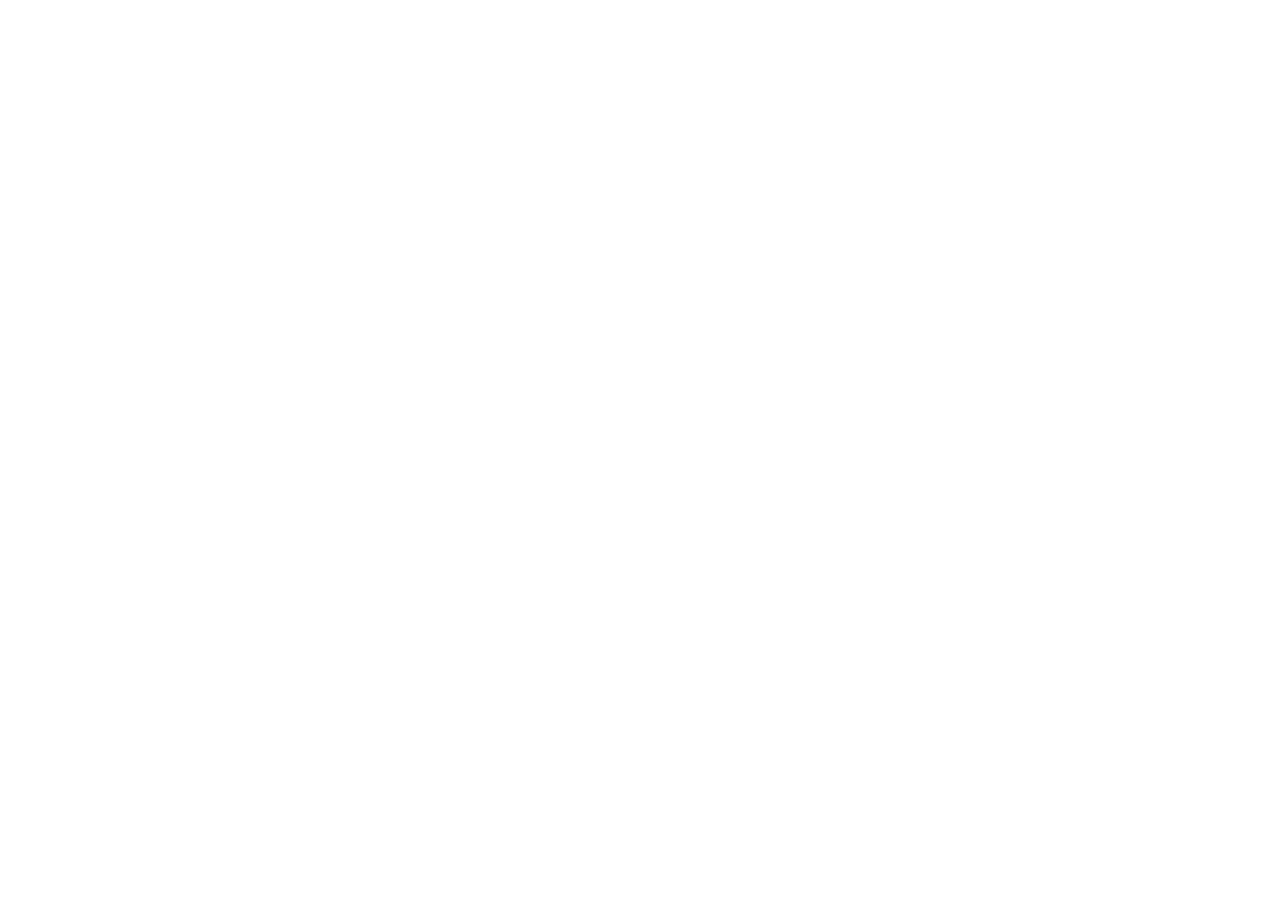
==== index.html @ c454a16d "initial commit" ====
<!DOCTYPE html>
<html lang="en">
<head>
    <meta charset="UTF-8">
    <meta http-equiv="X-UA-Compatible" content="IE=edge">
    <meta name="viewport" content="width=device-width, initial-scale=1.0">
    <title>Code Generator</title>
    <link rel="icon" type="image/png" href="https://www.google.com/s2/favicons?domain=css-tricks.com">
    <link rel="stylesheet" href="https://cdnjs.cloudflare.com/ajax/libs/font-awesome/6.0.0-beta3/css/all.min.css">
    <link rel="stylesheet" href="style.css">
</head>
    
    <!-- Script -->
    <script src="script.js"></script>
</body>
</html>
---- style.css ----
html{
    box-sizing: border-box;
}
body{
    margin: 0;
    min-height: 100vh;
}
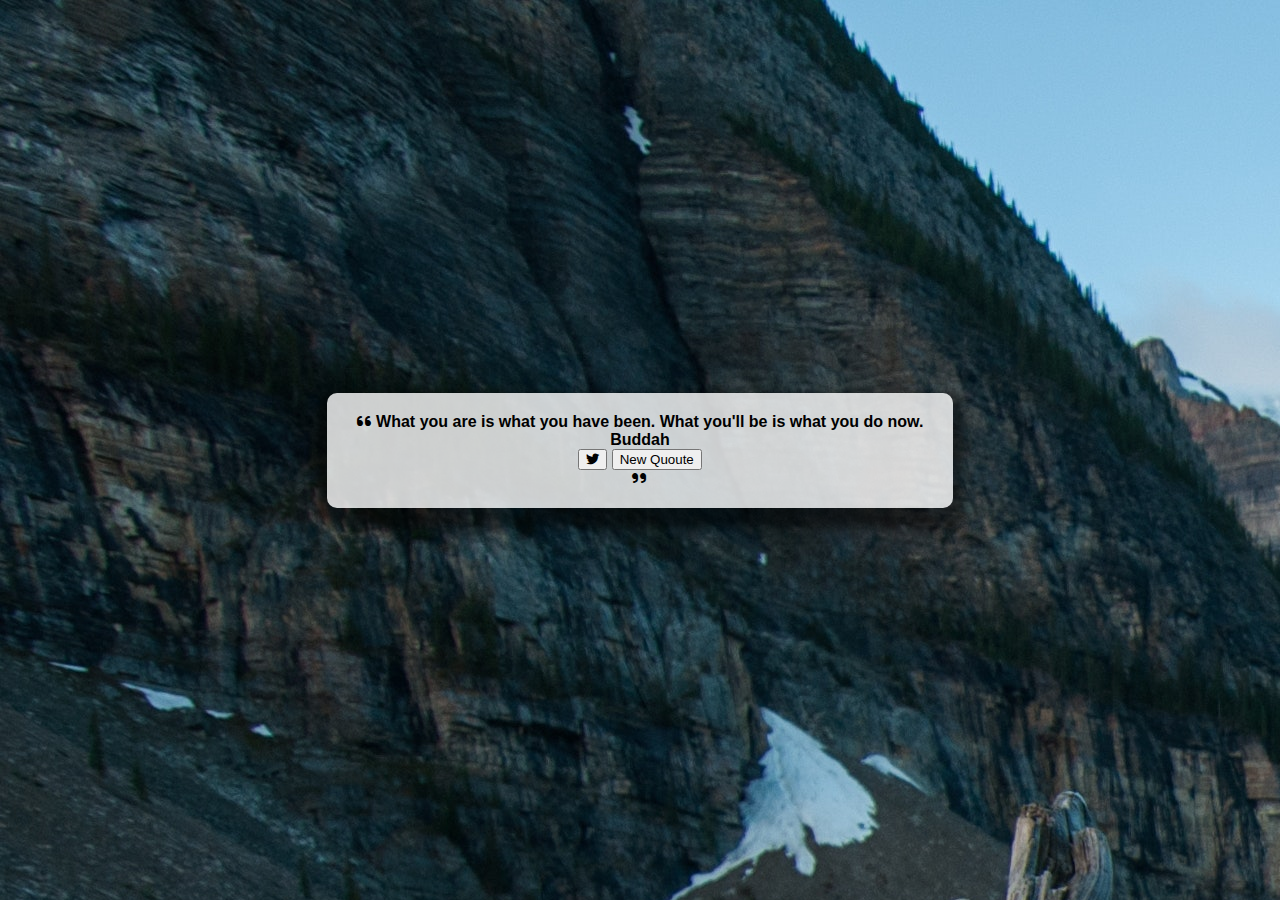
==== commit aaf2050b: "added new background image" ====
--- a/index.html
+++ b/index.html
@@ -9,7 +9,25 @@
     <link rel="stylesheet" href="https://cdnjs.cloudflare.com/ajax/libs/font-awesome/6.0.0-beta3/css/all.min.css">
     <link rel="stylesheet" href="style.css">
 </head>
-    
+    <div class="quote-container" id="quote-container">
+        <!-- Quote -->
+        <div class="quote-text">
+            <i class="fas fa-quote-left"></i>
+            <span id="quote">What you are is what you have been. What you'll be is what you do now.</span>
+            <!-- Author -->
+            <div class="quote-author">
+                <span id="author">Buddah</span>
+            </div>
+            <!-- Buttons -->
+            <div class="buttoncontainer">
+                <button class="twitter-button" id="twitter" title="Tweet This!">
+                    <i class="fab fa-twitter"></i>
+                </button>
+                <button class="new-quote">New Quoute</button>
+            </div>
+            <i class="fas fa-quote-right"></i>
+        </div>
+    </div>
     <!-- Script -->
     <script src="script.js"></script>
 </body>
--- a/style.css
+++ b/style.css
@@ -1,7 +1,26 @@
+@import url('https://fonts.googleapis.com/css2?family=Montserrat:wght@200&display=swap');
+
 html{
     box-sizing: border-box;
 }
 body{
     margin: 0;
     min-height: 100vh;
+    background-color: #DFDBE5;
+    background-image: url("/images/mountain.jpg");
+    color:black;
+    font-family:Montserat, sans-serif;
+    font-weight:700;
+    text-align: center;
+    display: flex;
+    align-items:center;
+    justify-content:center;
 }
+.quote-container{
+    width:auto;
+    max-width: 900px;
+    padding:20px 30px;
+    border-radius: 10px;
+    background-color: rgba(255, 255, 255, 0.8);
+    box-shadow: 0 10px 10px 10px rgba(0, 0, 0, 0.5);
+}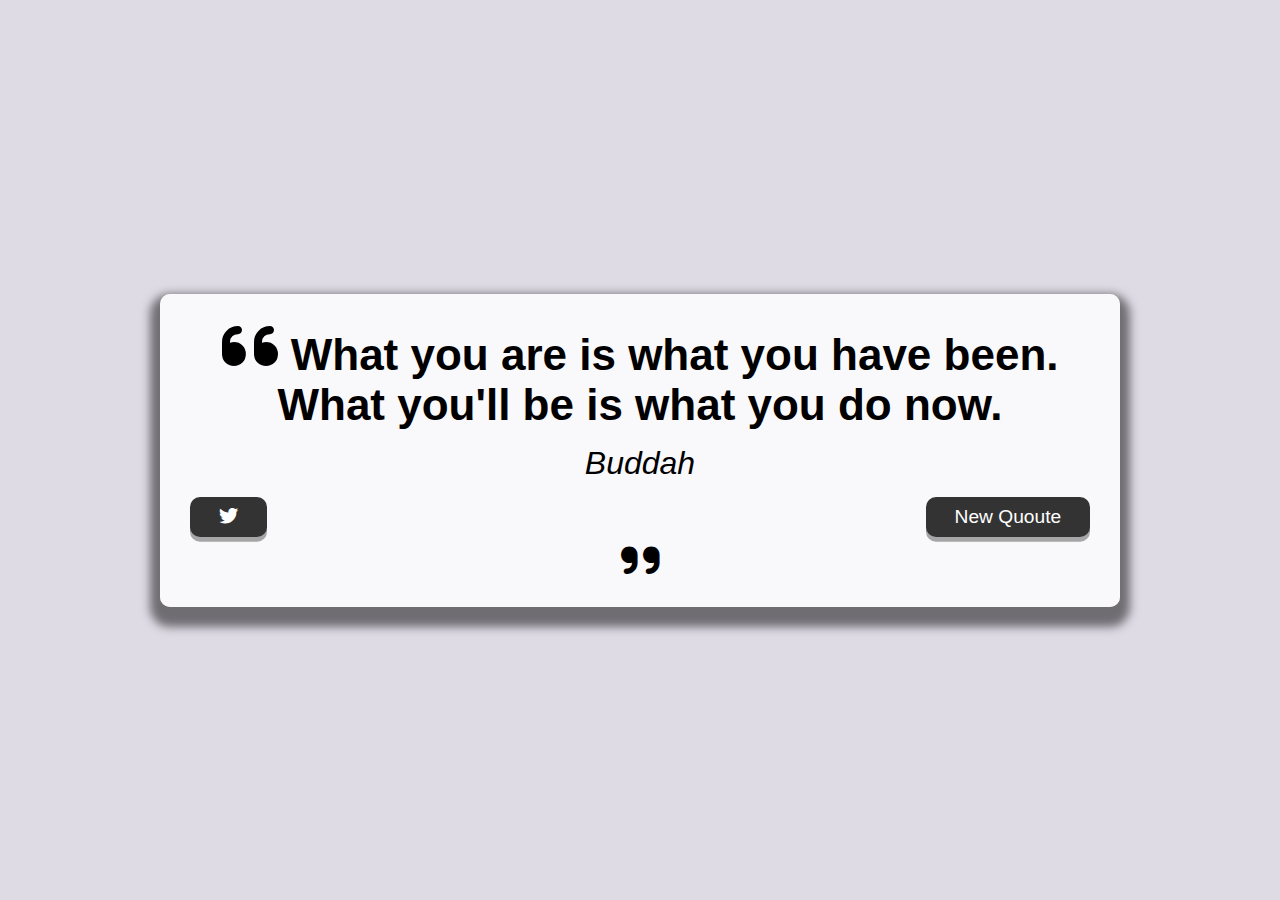
==== commit 0ef5d1d3: "finally fixed image loading for github page" ====
--- a/index.html
+++ b/index.html
@@ -19,7 +19,7 @@
                 <span id="author">Buddah</span>
             </div>
             <!-- Buttons -->
-            <div class="buttoncontainer">
+            <div class="button-container">
                 <button class="twitter-button" id="twitter" title="Tweet This!">
                     <i class="fab fa-twitter"></i>
                 </button>
--- a/style.css
+++ b/style.css
@@ -7,7 +7,7 @@
     margin: 0;
     min-height: 100vh;
     background-color: #DFDBE5;
-    background-image: url("/images/mountain.jpg");
+    background-image: url("./images/mountain.JPG");
     color:black;
     font-family:Montserat, sans-serif;
     font-weight:700;
@@ -23,4 +23,51 @@
     border-radius: 10px;
     background-color: rgba(255, 255, 255, 0.8);
     box-shadow: 0 10px 10px 10px rgba(0, 0, 0, 0.5);
+}
+.quote-text{
+    font-size: 2.75rem;
+}
+.long-quote{
+    font-size: 2rem;
+}
+.fa-quote-left{
+    font-size: 4rem;
+}
+.quote-author{
+    margin-top: 15px;
+    font-size:2rem;
+    font-weight: 400;
+    font-style:italic;
+}
+
+.button-container{
+    margin-top: 15px;
+    display: flex;
+    justify-content: space-between;
+}
+button{
+    cursor: pointer;
+    font-size: 1.2rem;
+    height:2.5rem;
+    border:none;
+    border-radius: 10px;
+    color:white;
+    background-color: #333;
+    outline: none;
+    padding:0.5rem 1.8rem;
+    box-shadow:0 0.3rem rgba(121, 121, 121, 0.65) ;
+}
+button:hover{
+    -webkit-filter: brightness(200%);
+            filter: brightness(200%)
+}
+
+/* Mdeia Query: Tablet or Smaller*/
+@media screen and (max-width: 1000px){
+    .quote-container{
+        margin: auto 10px;
+    }
+    .quote-text{
+        font-size: 2.5rem;
+    }
 }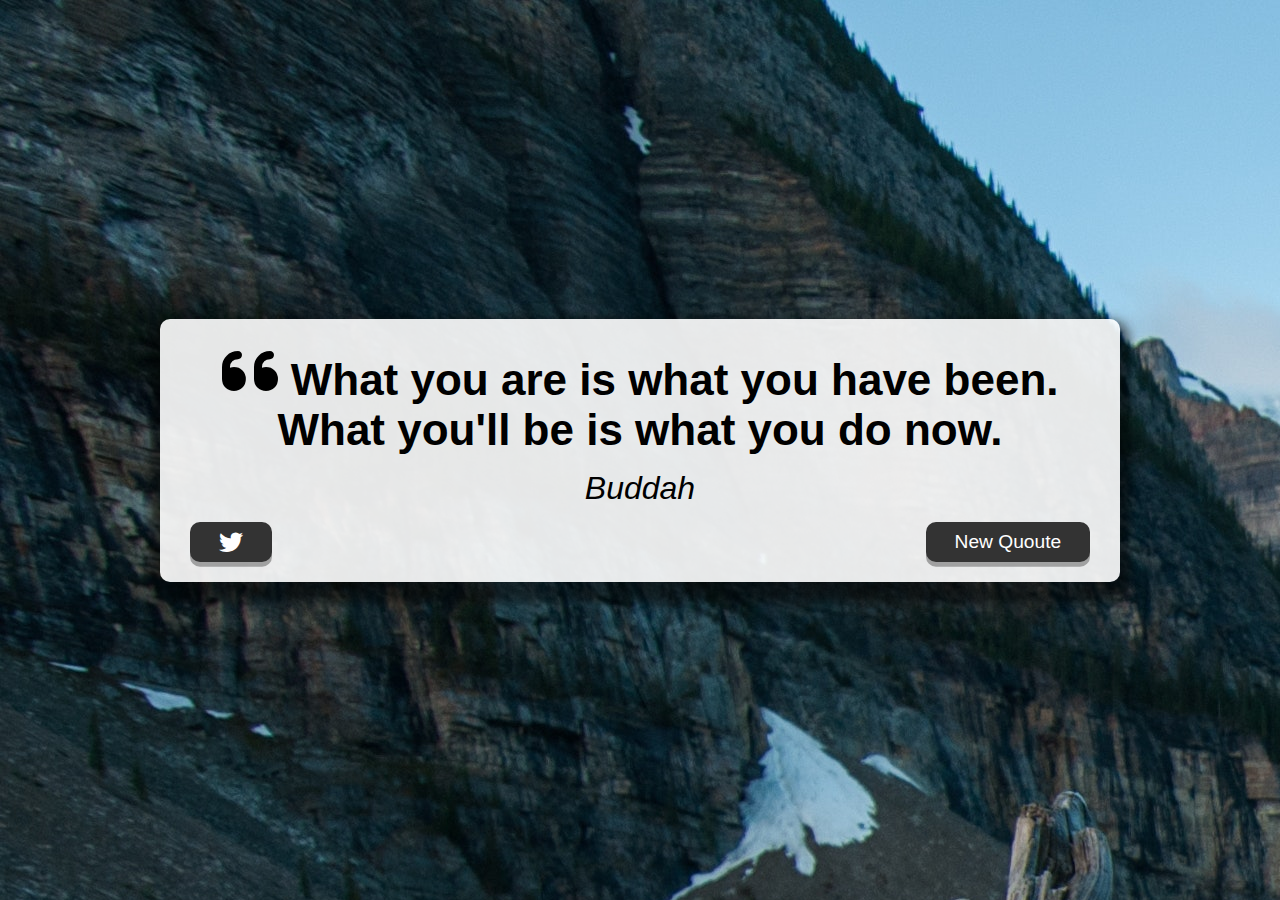
==== commit 8661a532: "styled buttons, removed extra quoute" ====
--- a/index.html
+++ b/index.html
@@ -25,7 +25,6 @@
                 </button>
                 <button class="new-quote">New Quoute</button>
             </div>
-            <i class="fas fa-quote-right"></i>
         </div>
     </div>
     <!-- Script -->
--- a/style.css
+++ b/style.css
@@ -7,7 +7,7 @@
     margin: 0;
     min-height: 100vh;
     background-color: #DFDBE5;
-    background-image: url("./images/mountain.JPG");
+    background-image: url("images/mountain.jpg");
     color:black;
     font-family:Montserat, sans-serif;
     font-weight:700;
@@ -21,7 +21,7 @@
     max-width: 900px;
     padding:20px 30px;
     border-radius: 10px;
-    background-color: rgba(255, 255, 255, 0.8);
+    background-color: rgba(255, 255, 255, 0.9);
     box-shadow: 0 10px 10px 10px rgba(0, 0, 0, 0.5);
 }
 .quote-text{
@@ -58,8 +58,18 @@
     box-shadow:0 0.3rem rgba(121, 121, 121, 0.65) ;
 }
 button:hover{
-    -webkit-filter: brightness(200%);
-            filter: brightness(200%)
+    -webkit-filter: brightness(125%);
+            filter: brightness(125%)
+}
+button:active{
+    transform: translate(0, 0.3rem);
+    box-shadow: 0 0.1rem rgba(255, 255, 255, 0.65);
+}
+.twitter-button:hover{
+    color:#38a1f3;
+}
+.fa-twitter{
+    font-size: 1.5rem;
 }
 
 /* Mdeia Query: Tablet or Smaller*/
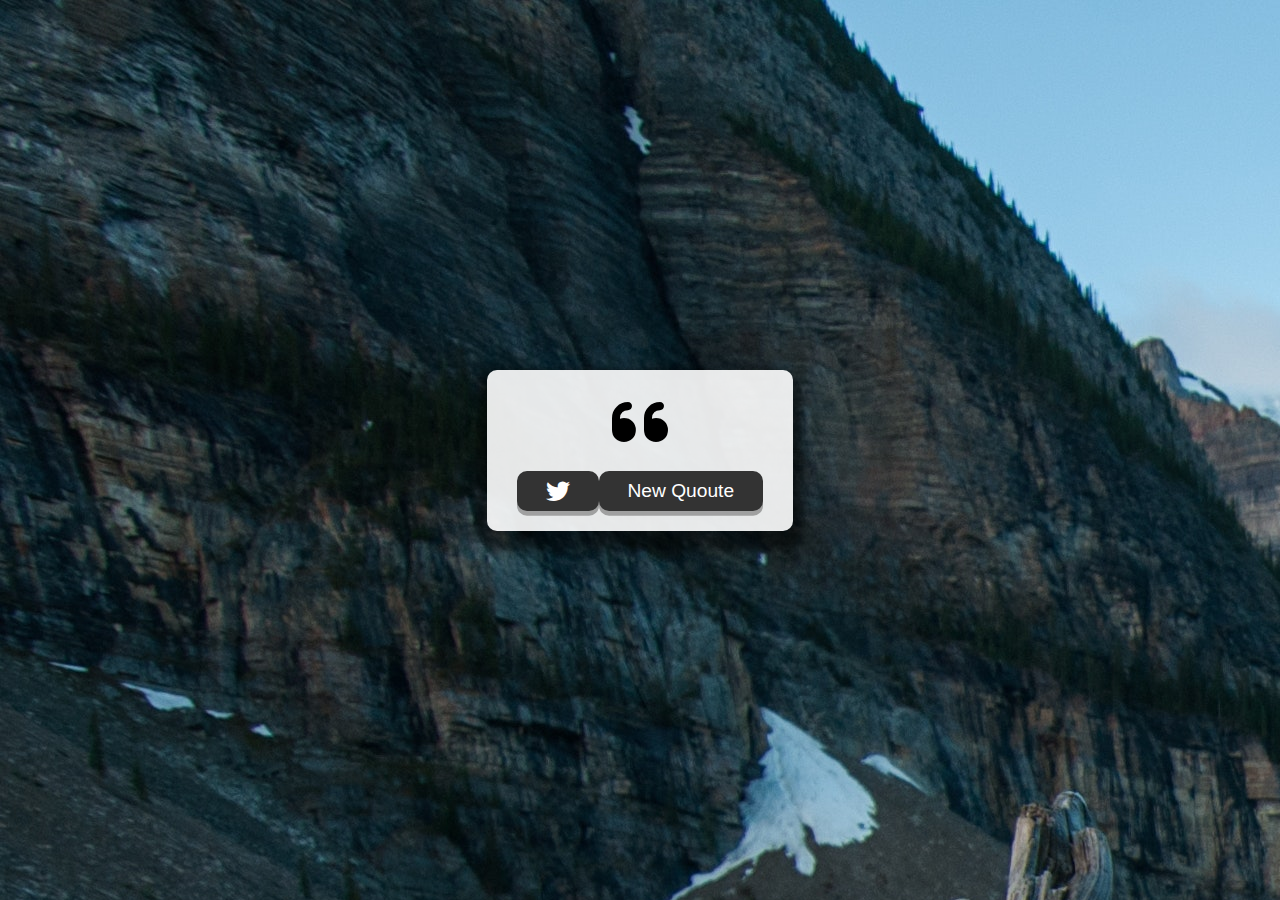
==== commit b334b41a: "fetch with external file" ====
--- a/index.html
+++ b/index.html
@@ -13,10 +13,10 @@
         <!-- Quote -->
         <div class="quote-text">
             <i class="fas fa-quote-left"></i>
-            <span id="quote">What you are is what you have been. What you'll be is what you do now.</span>
+            <span id="quote"></span>
             <!-- Author -->
             <div class="quote-author">
-                <span id="author">Buddah</span>
+                <span id="author"></span>
             </div>
             <!-- Buttons -->
             <div class="button-container">
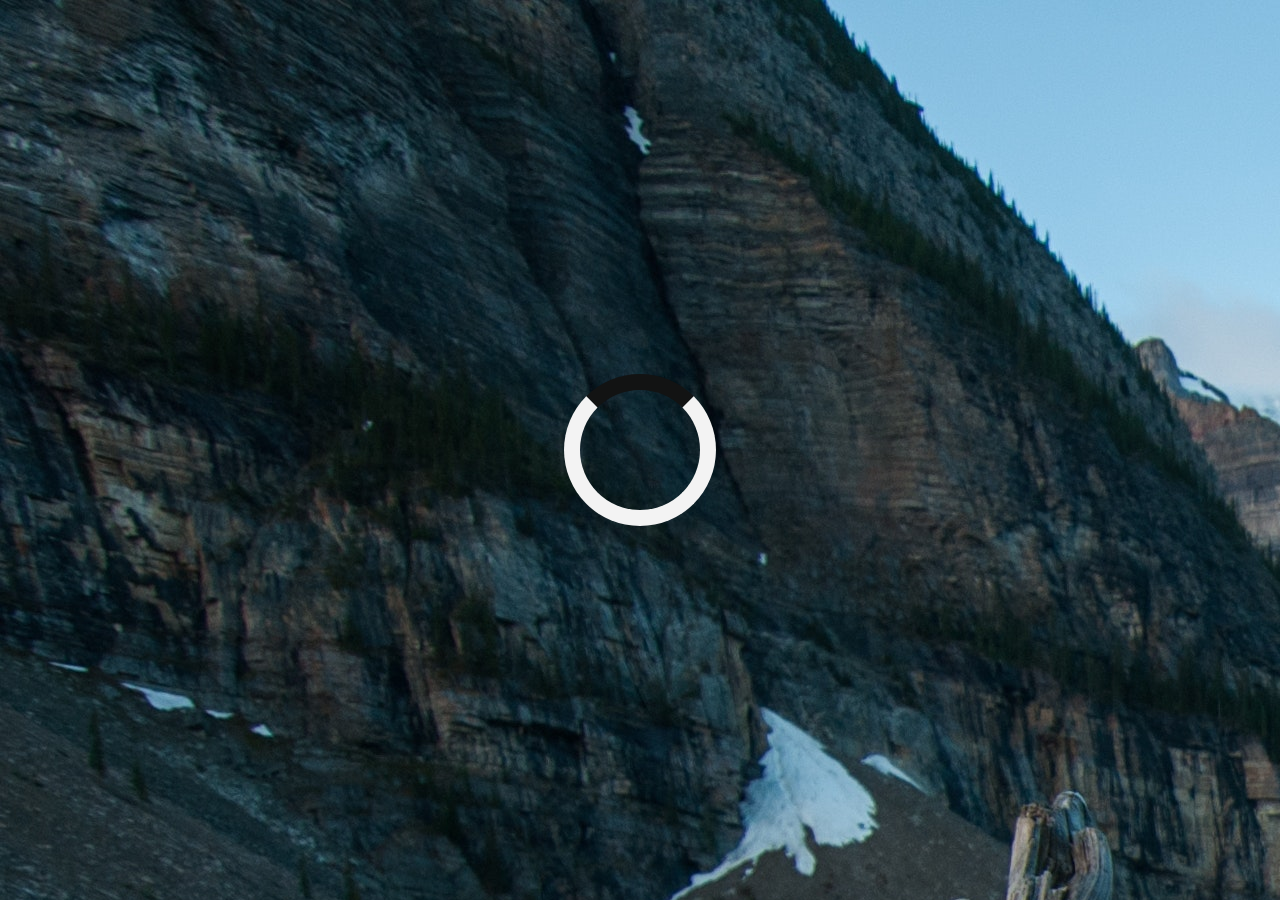
==== commit 668a0fee: "added loader before quotes load." ====
--- a/index.html
+++ b/index.html
@@ -20,14 +20,17 @@
             </div>
             <!-- Buttons -->
             <div class="button-container">
-                <button class="twitter-button" id="twitter" title="Tweet This!">
+                <button class="twitter-button" id="jewel" title="Tweet This!">
                     <i class="fab fa-twitter"></i>
                 </button>
                 <button class="new-quote">New Quoute</button>
             </div>
         </div>
     </div>
+    <!-- Loader -->
+    <div class="loader" id="loader"></div>
     <!-- Script -->
-    <script src="script.js"></script>
+    <script src="quotes.js"></script>
+    <script src="script.js" async></script>
 </body>
 </html>--- a/style.css
+++ b/style.css
@@ -71,6 +71,26 @@
 .fa-twitter{
     font-size: 1.5rem;
 }
+/* Loader */
+.loader {
+    border: 16px solid #f3f3f3; /* Light grey */
+    border-top: 16px solid #121313; /* Blue */
+    border-radius: 50%;
+    width: 120px;
+    height: 120px;
+    -webkit-animation: spin 2s linear infinite;
+            animation: spin 2s linear infinite;
+  }
+  
+  @-webkit-keyframes spin {
+    0% { transform: rotate(0deg); }
+    100% { transform: rotate(360deg); }
+  }
+  
+  @keyframes spin {
+    0% { transform: rotate(0deg); }
+    100% { transform: rotate(360deg); }
+  }
 
 /* Mdeia Query: Tablet or Smaller*/
 @media screen and (max-width: 1000px){
